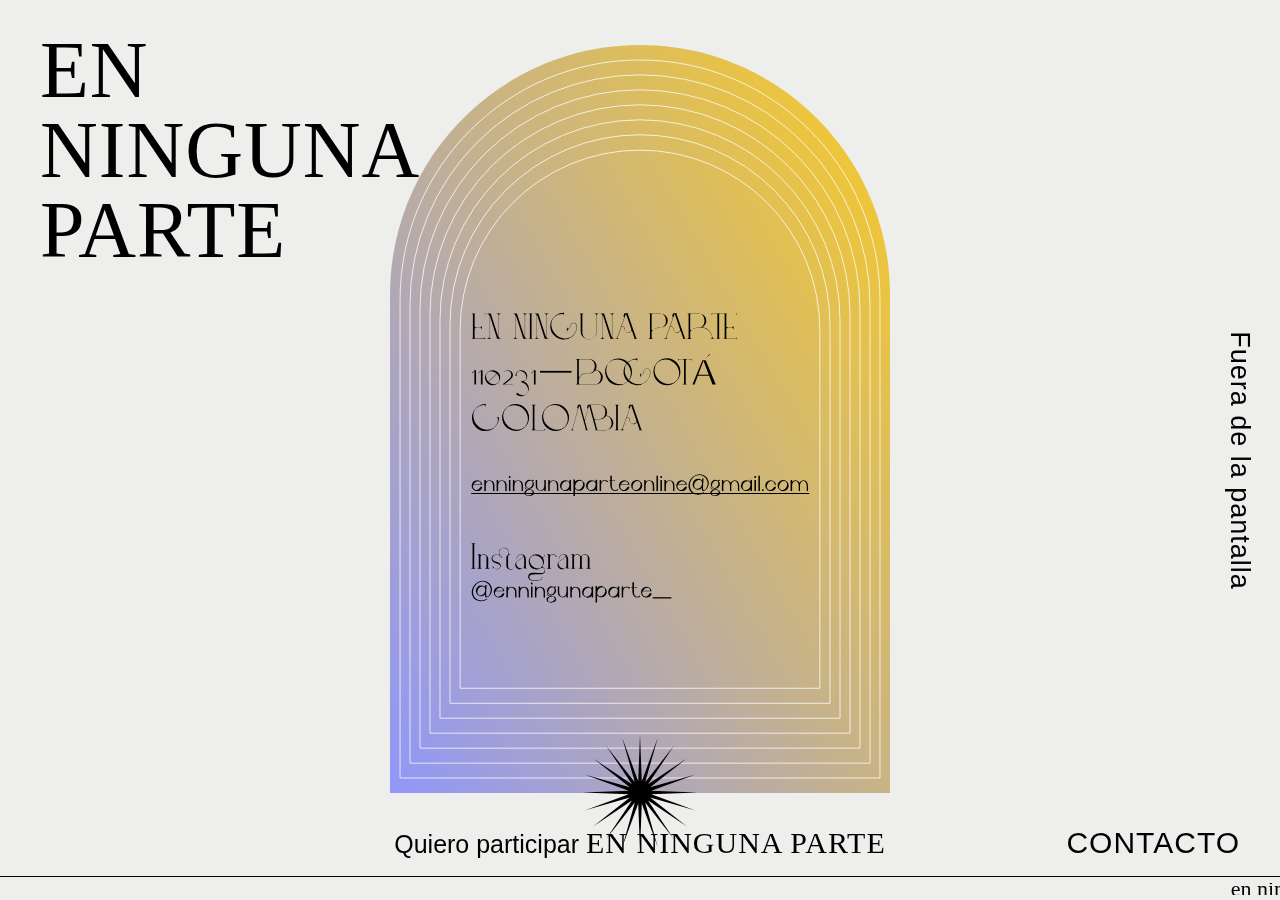
==== contacto.html @ fd202b04 "Agregar nuevas imagenes" ====
<!DOCTYPE html>
<html lang="es">
  <head>
    <meta charset="utf-8">
    <meta name="viewport" content="width=device-width, initial-scale=1, shrink-to-fit=no">

    <link rel="icon" type="image/png" href="assets/fav.png">

    <link rel="stylesheet" href="https://stackpath.bootstrapcdn.com/bootstrap/4.1.3/css/bootstrap.min.css" integrity="sha384-MCw98/SFnGE8fJT3GXwEOngsV7Zt27NXFoaoApmYm81iuXoPkFOJwJ8ERdknLPMO" crossorigin="anonymous">
    <script src="https://cdnjs.cloudflare.com/ajax/libs/jquery/3.3.1/jquery.min.js"></script>
    <script src="https://cdnjs.cloudflare.com/ajax/libs/jqueryui/1.12.1/jquery-ui.min.js"></script>
    <link rel="stylesheet" href="style.css">


    <title>CONTACTO-EN-NINGUNA-PARTE-</title>
    <script>
      (function titleMarquee() {
        document.title = document.title.substring(1)+document.title.substring(0,1);
        setTimeout(titleMarquee, 200);
      }
      )();
    </script>

  </head>

  <body>
      <div class="icons">
        <img class="faces" src="assets/estrella-2.svg" alt="">
        <img class="estrella" src="assets/estrella.svg" alt="">
        <img class="estrella-grande" src="assets/estrella.svg" alt="">
        <img class="disco" src="assets/estrella.svg" alt="">
        <img class="bola-1" src="assets/estrella.svg" alt="">
        <img class="bola-2" src="assets/estrella.svg" alt="">
       
      </div>

      <div class="menu">
        <!-- Home -->
        <a href="index.html" class="doppelganger home-logo">
          En<br>ninguna<br>parte
        </a>

        <!-- mas información -->
        <a href="info.html" class="mas-info">
        </a>

        <!-- fuera de la pantalla -->
        <a href="fuera.html" class="fuera work bold">
          Fuera de la pantalla
        </a>

        <!-- contacto -->
        <a href="contacto.html" class="contacto cyrene">
          Contacto
        </a>

        <!-- quiero participar -->
        <a href="participar.html" class="participar work bold">
          Quiero participar <span class="doppelganger"> EN NINGUNA PARTE </span>
        </a>
        
      </div>

      <div class="contact-container">
        <a href="https://www.instagram.com/enningunaparte__" target="_blank">
          <img src="assets/contacto-img.svg" alt="">
        </a>
      </div>

      <div class="footer"> 
        <marquee> 
          en ninguna parte — nowhere — لا مكان — nergens — nulle part — nirgends — Da nessuna parte — どこにも — нигде — en ninguna parte — lugar algum — nenie — nicăieri — nigdje — nikde — kahit saan — nekur — enlloc — nêrens nie — in nisun locu — okenn kote — nibikibi — en ningunha parte — em lugar nenhum
        </marquee>
      </div>

  </body>

</html>
---- style.css ----
*{
  box-sizing: border-box !important;
}

html, body {
  margin: 0;
  height: 100vh;
  width: 100vw;
  overflow: hidden;
  background-color: #EEEEEC;
  font-size: 18px;
}

body {
  padding: 30px 40px 40px 40px;
  position: relative;
}

.doppelganger {
  font-family: "doppelganger", serif;
}

.cyrene {
  font-family: "cyrene", sans-serif;
}

.work {
  font-family: 'Work Sans', sans-serif;
}

.work.bold {
  font-weight: 500;
}

a {
  color: black;
  text-decoration: none;
  z-index: 100000000000000000000000000000000000000000000000000000000000000000000000;
}

a:hover {
  color: black;
  text-decoration: none;
}

a:visited {
  text-decoration: none;
}

/*icons */
.icons {
  position: fixed;
  top: 0;
  left: 0;
  height: 100%;
  width: 100%;
}

.icons .faces {
  position: fixed;
  width: 80px;
  top: 40%;
  left: 40%;
  -webkit-animation: left-right 5s linear infinite alternate-reverse;
}

.icons .estrella {
  position: fixed;
  width: 20px;
  -webkit-animation: moveX 50s linear 0s infinite alternate, moveY 53s linear 0s infinite alternate;
}

.icons .estrella-grande {
  position: fixed;
  width: 80px;
  top: 60%;
  left: 70%;
  -webkit-animation: rotating 10s linear infinite;
}

.icons .disco {
  position: fixed;
  width: 60px;
  top: 20%;
  left: 80%;
  -webkit-animation: rotating 5s linear infinite alternate-reverse;
}

.icons .bola-1{
  position: fixed;
  width: 60px;
  -webkit-animation: moveX 200s linear 0s infinite alternate, moveY 30s linear 0s infinite alternate;
}

.icons .bola-2{
  position: fixed;
  width: 20px;
  top: 40%;
  left: 40%;
  -webkit-animation: myOrbit 6s linear  infinite;
}


@-webkit-keyframes myOrbit {
  from { -webkit-transform: rotate(0deg) translateX(150px) rotate(0deg); }
  to   { -webkit-transform: rotate(360deg) translateX(150px) rotate(-360deg); }
}

/* --- menu -- */
.menu {
  position: relative;
  height: 100%;
  width: 100%;
}

.home-logo {
  color: black;
  font-size: 80px;
  letter-spacing: 1px;
  text-transform: uppercase;
  position: absolute;
  line-height: 1;
  top: 0;
  left: 0;
}

.home-logo-img {
  position: absolute;
  top: 0;
  left: 0;
  width: 200px;
  height: 200px;
  background-image: url(assets/logo-trans.svg);
  background-repeat: no-repeat;
}

.home-logo-img:hover {
  background-image: url("assets/logo-white.svg");
}

.home-logo.small {
  font-size: 40px;
}

.mas-info {
  height: 180px;
  width: 180px;
  background-image: url("assets/mas-info.svg");
  position: absolute;
  left: 0;
  bottom: 0;
  -webkit-animation: rotating 100s linear infinite;
}

.mas-info.trans {
  background-image: url("assets/more-info-trans.svg");
}

.restart {
  height: 70px;
  width: 70px;
  background-image: url("assets/restart.svg");
  position: absolute;
  right: 0;
  top: 0;
  transition: all 0.5s ease-in-out;
}

.restart:hover {
  transform: rotate(-350deg);
  height: 75px;
  width: 75px;
}

.fuera {
  font-size: 27px;
  letter-spacing: 1px;
  transform: translate(50%, 0) rotate(90deg);
  text-align: center;
  position: absolute;
  top: 50%;
  right: 0;
}

.fuera:hover, .contacto:hover, .participar:hover, .terminos:hover {
  text-decoration: underline;
  background: -webkit-linear-gradient(45deg, #FDCE50, #E66622, #E63D1A, #BC3F56, #9097F9);
  -webkit-background-clip: text;
  -webkit-text-fill-color: transparent;
}

.home-logo:hover {
  background: -webkit-linear-gradient(45deg, #FDCE50, #E66622, #E63D1A, #BC3F56, #9097F9);
  -webkit-background-clip: text;
  -webkit-text-fill-color: transparent;
}

.contacto {
  text-transform: uppercase;
  font-size: 30px;
  position: absolute;
  bottom: 0;
  right: 0;
  letter-spacing: 1px;
}

.terminos {
  color: #EEEEEC;
  font-size: 20px;
  position: absolute;
  bottom: 0;
  right: 0;
  letter-spacing: 0.5px;
}

.participar {
  position: absolute;
  text-align: center;
  bottom: 0;
  left: 50%;
  transform: translate(-50%, 0);
  font-size: 25px;
}

.participar .doppelganger {
  font-size: 30px;
  letter-spacing: 1px;
}

.mas-info:hover {
  background-image: url("assets/mas-info-black.svg");
}

.marco-imagen {
  height: 18px;
  background-color: white;
  background-image: url("assets/black-bot.svg");
  background-repeat: no-repeat;
  background-position: right 10px center;
  background-size: 25px;
}

.imagen-archivo:hover .marco-imagen{
  background-color: black;
  background-image: url("assets/white-bot.svg");

}

.imagen-archivo:hover {
  cursor: pointer;
}

.imagen-archivo {
  position: absolute;
  background-color:#EEEEEC;
}

.imagen-archivo img {
  height: 100%;
  width: 100%;
}

.footer {
  position: absolute;
  bottom: 0;
  left: 0;
  border-top: 1px solid;
  line-height: 12px;
  padding: 5px 0;
  font-size: 22px;
  font-family: 'cyrene';
  background-color:#EEEEEC;
}


/* animaciones */
@-webkit-keyframes rotating {
	from {
		-webkit-transform: rotate(0deg);
	}
	to {
		-webkit-transform: rotate(360deg);
	}
}

@-webkit-keyframes moveX {
  from { left: 0; } 
  to { left: 90%; }
}

@-webkit-keyframes moveY {
  from { top: 0; } 
  to { top: 100%; }
}

@-webkit-keyframes left-right {
  from { left:40% } 
  to { left: 5%; }
}

/* Tipografias */
@font-face {
  font-family: "cyrene";
  src: url("fonts/Cyrene.otf") format("opentype");
}

@font-face {
  font-family: "doppelganger";
  src: url("fonts/Doppelganger.otf") format("opentype");
}

@import url('https://fonts.googleapis.com/css2?family=Work+Sans:wght@500&display=swap');



/* pag participar */
/* participar */
.participar-container {
  position: absolute;
    top: 0;
    left: 0;
    height: 100vh;
    width: 100vw;
    display: flex;
    flex-direction: column;
}

.descargar, .subir {
  display: flex;
  align-items: center;
  justify-content: center;
  flex-direction: column;
}

.descargar h1, .subir h1 {
  font-size: 5vw;
  text-align: center;
  margin-bottom: 0;
  text-transform: uppercase;
  letter-spacing: 3px;
}

.descargar p, .subir p {
  margin-top: 0;
  font-size: 22px;
  text-align: center;
}

.descargar {
  background: black;
  color:#EEEEEC;
  height: 50vh;
}

.subir {
  background: #EEEEEC;
  color: black;
  height: 50vh;
}

.subir a {
  color: black;
}

.descargar a {
  color: #EEEEEC;
}

.subir a:hover, .descargar a:hover  {
  background: -webkit-linear-gradient(15deg, #FDCE50, #E66622, #E63D1A, #BC3F56, #9097F9);
  -webkit-background-clip: text;
  -webkit-text-fill-color: transparent;
}

.icons-parti img {
  position: absolute;
  top: 10%;
  bottom: 10%;
}

.icons-parti .estrella-1 {
  position: absolute;
  width: 80px;
  top: 20%;
  left: 70%;
  -webkit-animation: rotating 10s linear infinite;
}

.icons-parti .estrella-2 {
  position: absolute;
  width: 80px;
  top: 54%;
  left: 50%;
  -webkit-animation: rotating 30s linear infinite reverse;
}

.icons-parti .estrella-4 {
  position: absolute;
  width: 20px;
  top: 54%;
  left: 20%;
  -webkit-animation: myOrbit 15s linear infinite reverse;
}

.icons-parti .estrella-3 {
  position: absolute;
  width: 20px;
  top: 54%;
  left: 20%;
  -webkit-animation: moveX 200s linear 0s infinite alternate, moveY 30s linear 0s infinite alternate;
}


/*contacto*/
.contact-container {
  position: absolute;
    top: 0;
    left: 0;
    height: 100vh;
    width: 100vw;
    display: flex;
    flex-direction: column;
    align-items: center;
    justify-content: center;
}

.contact-container a {
  width: 100%;
  max-width: 500px;
}


/*fuera*/ 
.fuera-pag {
  background: -webkit-linear-gradient(300deg, #FDCE50, #E66622, #E63D1A, #BC3F56, #9097F9);
}

.fuera-pag a {
  color: white;
}

.fuera-pag a:hover {
  -webkit-text-fill-color: black;
  text-decoration: none;
}

.fuera-pag marquee {
  color: white;
  border-color: white;

}

.fuera-pag .footer {
  background: black;
  position: fixed;
  bottom: 0;
}

.fuera-pag .text p {
  max-width: 800px;
  position: absolute;
  top: 5vh;
  left: 50%;
  transform: translate(-50%, 0);
  color: white;
  font-size: 25px;
  margin-bottom: 5vh;
}

.fuera-pag {
  overflow-y: scroll;
}

.fuera-pag .menu {
  position: fixed;
  top: 0;
  left: 0;
}

.fuera-pag .menu .home-logo-img {
  position: fixed;
  top: 30px;
  left: 40px;
}

.fuera-pag .menu .home-logo-img {
  position: fixed;
  top: 30px;
  left: 40px;
}

.fuera-pag .menu .mas-info {
  position: fixed;
  bottom: 40px;
  left: 40px;
}

.fuera-pag .menu .fuera {
  position: fixed;
  top: 50%;
  right: 40px;
}

.fuera-pag .menu .contacto {
  position: fixed;
  bottom: 40px;
  right: 40px;
}



/*info*/ 
.info-pag .footer {

  position: fixed;
  bottom: 0;
}

.info-pag .text p {
  max-width: 800px;
  position: absolute;
  top: 5vh;
  left: 50%;
  transform: translate(-50%, 0);
  color: black;
  font-size: 25px;
  margin-bottom: 5vh;
}

.info-pag {
  overflow-y: scroll;
}

.info-pag .menu {
  position: fixed;
  top: 0;
  left: 0;
}

.info-pag .menu .home-logo-img {
  position: fixed;
  top: 30px;
  left: 40px;
}

.info-pag .menu .home-logo-img {
  position: fixed;
  top: 30px;
  left: 40px;
}

.info-pag .menu .mas-info {
  position: fixed;
  bottom: 40px;
  left: 40px;
}

.info-pag .menu .fuera {
  position: fixed;
  top: 50%;
  right: 40px;
}

.info-pag .menu .contacto {
  position: fixed;
  bottom: 40px;
  right: 40px;
}
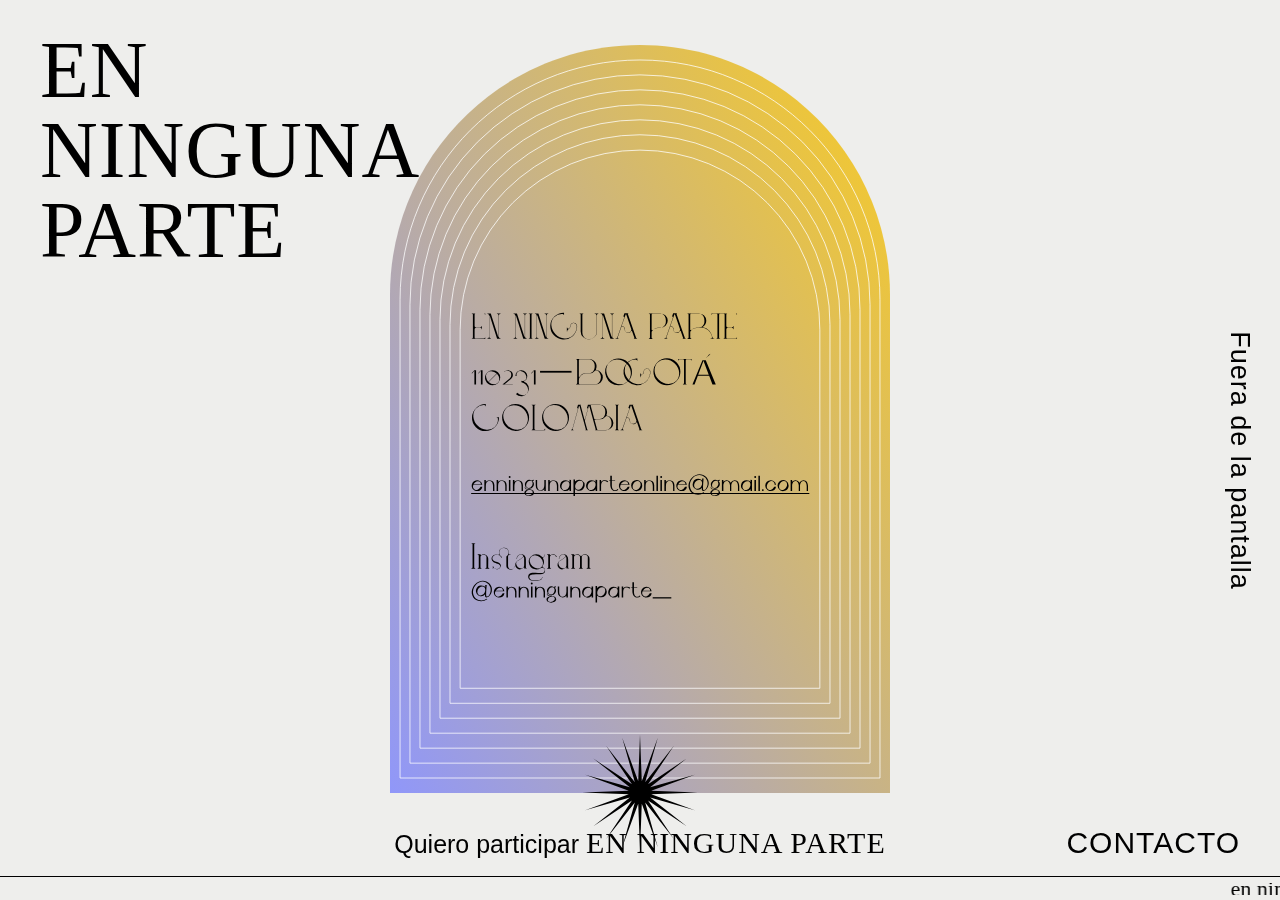
==== commit b45f4579: "Agregar google analitics" ====
--- a/contacto.html
+++ b/contacto.html
@@ -20,6 +20,15 @@
       }
       )();
     </script>
+
+  <script async src="https://www.googletagmanager.com/gtag/js?id=G-R1TXGCP00M"></script>
+  <script>
+    window.dataLayer = window.dataLayer || [];
+    function gtag(){dataLayer.push(arguments);}
+    gtag('js', new Date());
+
+    gtag('config', 'G-R1TXGCP00M');
+  </script>
 
   </head>
 
